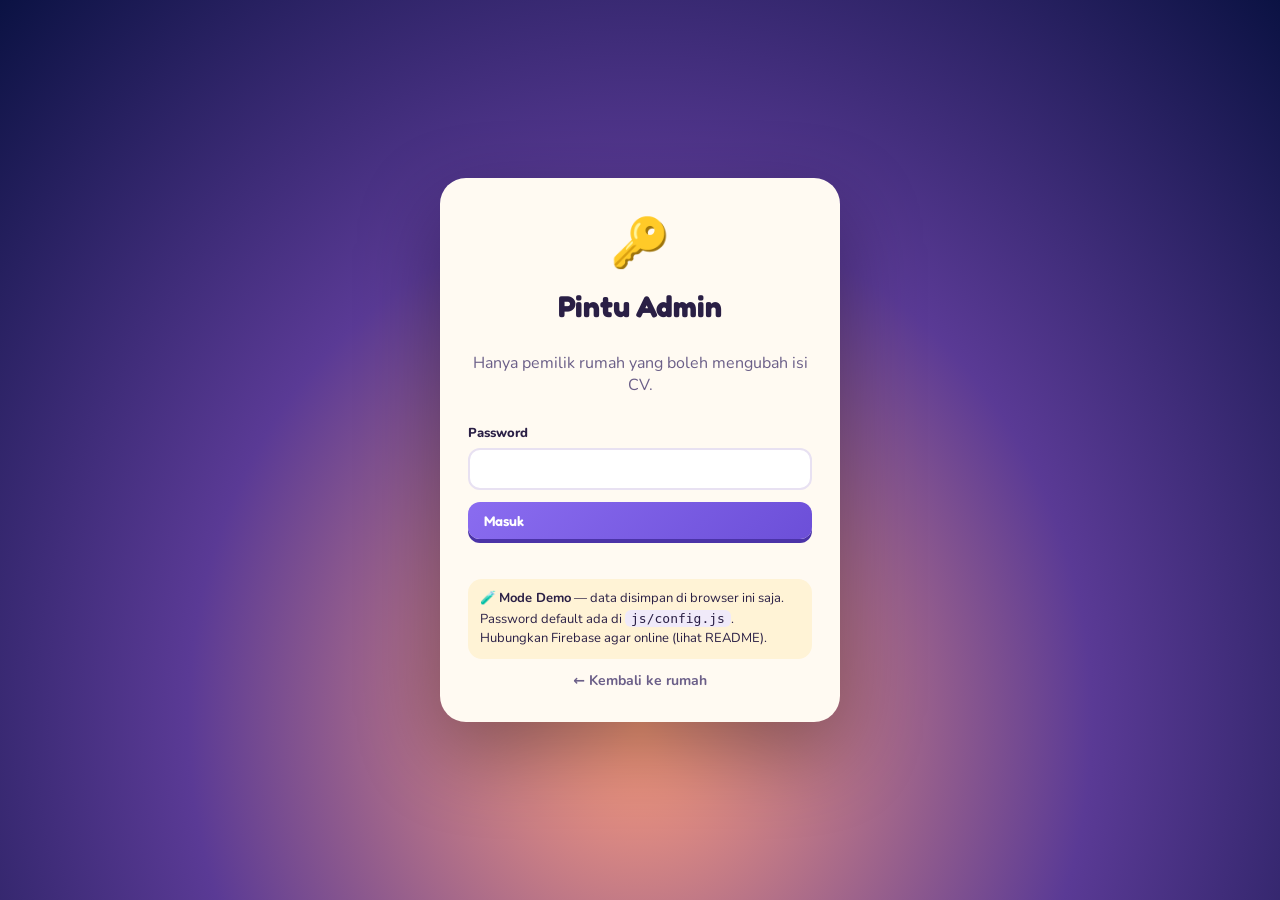
==== admin.html @ 963dfa25 "Add files via upload" ====
<!DOCTYPE html>
<html lang="id">
<head>
  <meta charset="UTF-8" />
  <meta name="viewport" content="width=device-width, initial-scale=1" />
  <title>Admin · Rumah CV</title>
  <meta name="robots" content="noindex" />
  <link rel="icon" href="data:image/svg+xml,<svg xmlns='http://www.w3.org/2000/svg' viewBox='0 0 100 100'><text y='.9em' font-size='90'>🔑</text></svg>" />
  <link rel="preconnect" href="https://fonts.googleapis.com" />
  <link rel="preconnect" href="https://fonts.gstatic.com" crossorigin />
  <link href="https://fonts.googleapis.com/css2?family=Fredoka:wght@500;600;700&family=Nunito:wght@400;600;700;800&display=swap" rel="stylesheet" />
  <link rel="stylesheet" href="css/admin.css" />
</head>
<body>
  <!-- LOGIN -->
  <main id="loginView" class="login hidden">
    <form id="loginForm" class="login-card">
      <div class="login-icon">🔑</div>
      <h1>Pintu Admin</h1>
      <p class="muted">Hanya pemilik rumah yang boleh mengubah isi CV.</p>
      <label id="emailRow">Email<input type="email" id="lgEmail" autocomplete="username" /></label>
      <label>Password<input type="password" id="lgPass" autocomplete="current-password" required /></label>
      <button class="btn primary" type="submit">Masuk</button>
      <p id="lgErr" class="err"></p>
      <p id="demoNote" class="note hidden">🧪 <b>Mode Demo</b> — data disimpan di browser ini saja. Password default ada di <code>js/config.js</code>. Hubungkan Firebase agar online (lihat README).</p>
      <a href="index.html" class="back">← Kembali ke rumah</a>
    </form>
  </main>

  <!-- EDITOR -->
  <div id="appView" class="hidden">
    <header class="topbar">
      <div class="tb-left"><span class="logo">🏡</span><div><b>Admin Rumah CV</b><small id="whoami"></small></div></div>
      <div class="tb-right">
        <span id="saveState" class="state">Tersimpan</span>
        <a class="btn ghost" href="index.html" target="_blank">👁️ Lihat website</a>
        <button id="btnSave" class="btn primary">💾 Simpan</button>
        <button id="btnLogout" class="btn ghost">Keluar</button>
      </div>
    </header>
    <nav class="tabs">
      <button data-tab="profile" class="on">👤 Profil</button>
      <button data-tab="sections">🖼️ Bingkai CV</button>
      <button data-tab="links">🔗 Link &amp; Dokumen</button>
      <button data-tab="backup">🗄️ Cadangan</button>
    </nav>
    <main id="editor" class="editor"></main>
  </div>

  <div id="toast" class="toast hidden"></div>
  <script type="module" src="js/admin.js"></script>
</body>
</html>
---- css/admin.css ----
:root { --ink: #2a1f45; --soft: #6b5f88; --line: #e8e1f2; --bg: #f6f2fb; --card: #fff; --pri: #6c4fd8; --pri2: #8a6cf0; --danger: #e5484d;
  --display: "Fredoka", "Nunito", system-ui, sans-serif; --body: "Nunito", system-ui, sans-serif; }
* { box-sizing: border-box; }
body { margin: 0; font-family: var(--body); color: var(--ink); background: var(--bg); }
.hidden { display: none !important; }
code { background: #f0eaf9; padding: 1px 6px; border-radius: 6px; font-size: 13px; }
.muted { color: var(--soft); }

/* login */
.login { min-height: 100vh; display: grid; place-items: center; padding: 20px;
  background: radial-gradient(ellipse at 50% 80%, #ff9f7d 0%, #5a3a95 50%, #0b1243 100%); }
.login-card { width: min(400px, 100%); background: #fffaf2; border-radius: 26px; padding: 32px 28px; box-shadow: 0 30px 80px rgba(0,0,0,.35); display: grid; gap: 12px; text-align: center; }
.login-icon { font-size: 48px; }
.login-card h1 { font-family: var(--display); margin: 0; font-size: 30px; }
.login-card label { text-align: left; font-weight: 800; font-size: 13px; display: grid; gap: 6px; }
.err { color: var(--danger); font-weight: 700; margin: 0; min-height: 1em; }
.note { background: #fff3d6; border-radius: 14px; padding: 10px 12px; font-size: 13px; text-align: left; margin: 0; line-height: 1.5; }
.back { color: var(--soft); font-weight: 700; text-decoration: none; font-size: 14px; }

input, textarea, select { font: inherit; color: inherit; width: 100%; padding: 10px 12px; border: 2px solid var(--line); border-radius: 12px; background: #fff; transition: border .2s, box-shadow .2s; }
input:focus, textarea:focus, select:focus { outline: none; border-color: var(--pri2); box-shadow: 0 0 0 4px rgba(138,108,240,.15); }
textarea { resize: vertical; min-height: 80px; line-height: 1.5; }
input[type=color] { padding: 3px; height: 42px; width: 56px; cursor: pointer; }
input[type=range] { padding: 0; border: 0; box-shadow: none; accent-color: var(--pri); }

.btn { font-family: var(--display); font-weight: 600; font-size: 14px; border: 0; border-radius: 12px; padding: 10px 16px; cursor: pointer; text-decoration: none;
  display: inline-flex; align-items: center; gap: 6px; transition: transform .15s, background .2s, opacity .2s; white-space: nowrap; }
.btn:hover { transform: translateY(-1px); }
.btn.primary { background: linear-gradient(135deg, var(--pri2), var(--pri)); color: #fff; box-shadow: 0 4px 0 #4b33a8; }
.btn.primary:active { transform: translateY(3px); box-shadow: 0 1px 0 #4b33a8; }
.btn.ghost { background: #efe9fb; color: var(--ink); }
.btn.small { padding: 6px 10px; font-size: 13px; border-radius: 10px; }
.btn.danger { background: #fde8e8; color: var(--danger); }
.btn.add { background: #e8f8ef; color: #1a8a4c; }
.btn:disabled { opacity: .5; cursor: not-allowed; transform: none; }

/* topbar */
.topbar { position: sticky; top: 0; z-index: 10; display: flex; justify-content: space-between; align-items: center; gap: 12px; flex-wrap: wrap;
  padding: 12px 20px; background: rgba(255,255,255,.9); backdrop-filter: blur(10px); border-bottom: 1px solid var(--line); }
.tb-left { display: flex; gap: 10px; align-items: center; } .tb-left b { font-family: var(--display); font-size: 18px; display: block; }
.tb-left small { color: var(--soft); font-weight: 700; } .logo { font-size: 30px; }
.tb-right { display: flex; gap: 8px; align-items: center; flex-wrap: wrap; }
.state { font-size: 13px; font-weight: 800; color: #1a8a4c; padding: 0 6px; } .state.dirty { color: #c77700; }
.tabs { display: flex; gap: 6px; padding: 14px 20px 0; max-width: 980px; margin: 0 auto; overflow-x: auto; }
.tabs button { font-family: var(--display); font-weight: 600; font-size: 15px; border: 0; background: transparent; padding: 10px 16px; border-radius: 12px 12px 0 0; cursor: pointer; color: var(--soft); white-space: nowrap; }
.tabs button.on { background: var(--card); color: var(--ink); box-shadow: 0 -2px 0 var(--pri) inset; }
.editor { max-width: 980px; margin: 0 auto; padding: 0 20px 80px; }
.panel { background: var(--card); border-radius: 0 18px 18px 18px; padding: 22px; box-shadow: 0 2px 0 var(--line); }
.panel h2 { font-family: var(--display); margin: 0 0 4px; } .panel > p.muted { margin: 0 0 18px; }
.grid { display: grid; grid-template-columns: repeat(auto-fit, minmax(240px, 1fr)); gap: 14px; }
.field { display: grid; gap: 6px; } .field > span { font-weight: 800; font-size: 13px; }
.field small { color: var(--soft); font-size: 12px; }
.full { grid-column: 1 / -1; }

/* image field */
.img-field { display: flex; gap: 12px; align-items: center; }
.img-prev { flex: 0 0 auto; width: 84px; height: 84px; border-radius: 16px; background: #f0eaf9 center/cover no-repeat; display: grid; place-items: center; font-size: 28px; border: 2px dashed #d8cdee; overflow: hidden; }
.img-prev.round { border-radius: 50%; }
.img-ctrl { flex: 1; display: grid; gap: 6px; }
.img-ctrl .row { display: flex; gap: 6px; flex-wrap: wrap; }
.file-btn { position: relative; overflow: hidden; }
.file-btn input { position: absolute; inset: 0; opacity: 0; cursor: pointer; }

/* sections */
.sec { border: 2px solid var(--line); border-radius: 18px; margin-bottom: 14px; overflow: hidden; background: #fff; }
.sec-head { display: flex; align-items: center; gap: 10px; padding: 12px 14px; cursor: pointer; background: linear-gradient(90deg, var(--c, #ddd) 0 6px, #fbf9fe 6px); }
.sec-head .ic { font-size: 24px; } .sec-head b { font-family: var(--display); font-size: 17px; flex: 1; }
.sec-head .badge { font-size: 12px; font-weight: 800; color: var(--soft); background: #efe9fb; padding: 3px 9px; border-radius: 99px; }
.sec-body { padding: 16px; border-top: 2px solid var(--line); display: grid; gap: 14px; }
.sec:not(.open) .sec-body { display: none; }
.tools { display: flex; gap: 4px; }
.item { border: 2px dashed var(--line); border-radius: 16px; padding: 14px; display: grid; gap: 12px; background: #fdfcff; }
.item-head { display: flex; justify-content: space-between; align-items: center; gap: 8px; }
.item-head b { font-size: 13px; color: var(--soft); text-transform: uppercase; letter-spacing: 1px; }
.range-row { display: flex; gap: 10px; align-items: center; } .range-row output { font-weight: 800; min-width: 42px; text-align: right; }
.row-list { display: grid; gap: 10px; }
.row-item { display: grid; grid-template-columns: 70px 1fr 2fr auto; gap: 8px; align-items: center; }
.doc-item { display: grid; grid-template-columns: 1fr 2fr auto auto; gap: 8px; align-items: center; }
@media (max-width: 680px) { .row-item, .doc-item { grid-template-columns: 1fr; } .tb-right .ghost:first-of-type { display: none; } }
.callout { background: #eef6ff; border-radius: 14px; padding: 12px 14px; font-size: 14px; line-height: 1.5; }

.toast { position: fixed; left: 50%; bottom: 24px; transform: translateX(-50%); background: var(--ink); color: #fff; padding: 12px 20px; border-radius: 14px; font-weight: 700; z-index: 50; box-shadow: 0 12px 30px rgba(0,0,0,.25); animation: tIn .3s ease; }
.toast.err { background: var(--danger); }
@keyframes tIn { from { opacity: 0; transform: translate(-50%, 10px); } }
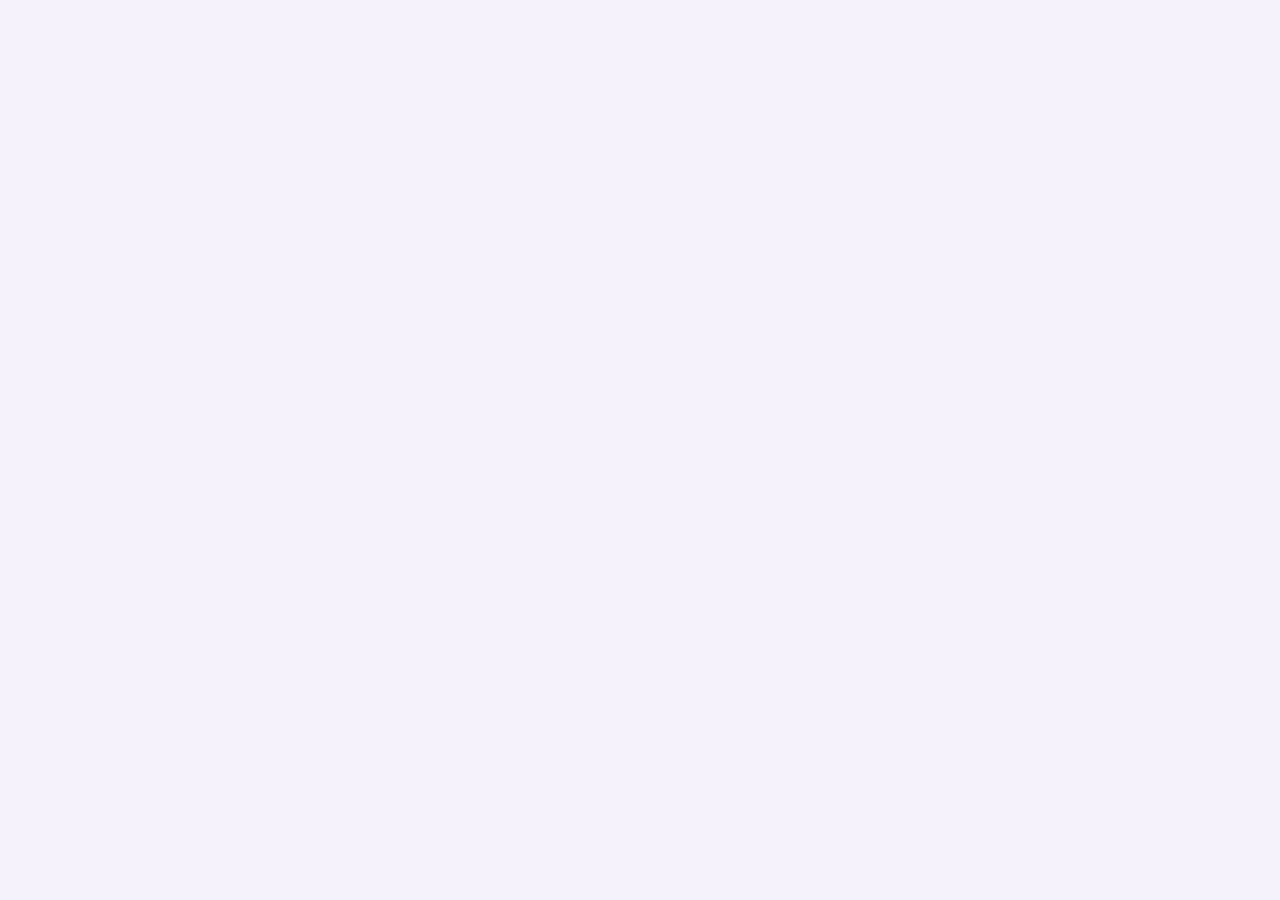
==== commit f52e1fa0: "Add files via upload" ====
--- a/admin.html
+++ b/admin.html
@@ -42,6 +42,7 @@
       <button data-tab="profile" class="on">👤 Profil</button>
       <button data-tab="sections">🖼️ Bingkai CV</button>
       <button data-tab="links">🔗 Link &amp; Dokumen</button>
+      <button data-tab="theme">🎨 Tampilan</button>
       <button data-tab="backup">🗄️ Cadangan</button>
     </nav>
     <main id="editor" class="editor"></main>
--- a/css/admin.css
+++ b/css/admin.css
@@ -82,3 +82,45 @@
 .toast { position: fixed; left: 50%; bottom: 24px; transform: translateX(-50%); background: var(--ink); color: #fff; padding: 12px 20px; border-radius: 14px; font-weight: 700; z-index: 50; box-shadow: 0 12px 30px rgba(0,0,0,.25); animation: tIn .3s ease; }
 .toast.err { background: var(--danger); }
 @keyframes tIn { from { opacity: 0; transform: translate(-50%, 10px); } }
+
+/* ---------- tema ---------- */
+.themes { display: grid; grid-template-columns: repeat(auto-fill, minmax(220px, 1fr)); gap: 14px; }
+.theme-card { border: 2px solid var(--line); border-radius: 18px; padding: 16px; display: grid; gap: 8px; align-content: start; background: #fff; transition: border .2s, transform .2s; }
+.theme-card:hover { transform: translateY(-2px); }
+.theme-card.on { border-color: var(--pri); box-shadow: 0 0 0 4px rgba(108,79,216,.12); }
+.theme-card b { font-family: var(--display); font-size: 17px; } .theme-card p { margin: 0; color: var(--soft); font-size: 13.5px; line-height: 1.5; }
+.theme-top { display: flex; justify-content: space-between; align-items: center; } .theme-ic { font-size: 32px; }
+.perf { font-size: 11px; font-weight: 800; padding: 3px 9px; border-radius: 99px; }
+.perf-ringan { background: #e3f7ea; color: #1a8a4c; } .perf-sedang { background: #fff3d6; color: #a46a00; } .perf-berat { background: #fde8e8; color: #c43a3f; }
+.theme-card .row { display: flex; gap: 6px; flex-wrap: wrap; margin-top: 4px; }
+.door-pick { position: relative; cursor: crosshair; border-radius: 14px; overflow: hidden; max-width: 560px; }
+.door-pick img { width: 100%; display: block; }
+.door-pick i { position: absolute; width: 26px; height: 26px; margin: -13px 0 0 -13px; border-radius: 50%; border: 3px solid #fff; background: rgba(108,79,216,.7); box-shadow: 0 0 0 4px rgba(108,79,216,.35), 0 4px 10px rgba(0,0,0,.4); pointer-events: none; }
+
+/* ---------- editor foto ---------- */
+.crop-ovl { position: fixed; inset: 0; z-index: 80; background: rgba(20,12,40,.72); backdrop-filter: blur(6px); display: grid; place-items: center; padding: 16px; animation: tIn .25s ease; }
+.crop-box { width: min(980px, 100%); max-height: 96vh; overflow: auto; background: #fff; border-radius: 22px; box-shadow: 0 30px 80px rgba(0,0,0,.4); display: grid; }
+.crop-head { padding: 16px 20px 10px; display: flex; flex-wrap: wrap; gap: 4px 14px; align-items: baseline; } .crop-head b { font-family: var(--display); font-size: 18px; }
+.crop-head .muted { font-size: 13px; }
+.crop-main { display: grid; grid-template-columns: 1fr 300px; gap: 18px; padding: 0 20px; }
+@media (max-width: 760px) { .crop-main { grid-template-columns: 1fr; } }
+.crop-stage { border-radius: 16px; overflow: hidden; background: #1d1630; }
+.crop-stage canvas { width: 100%; display: block; cursor: grab; touch-action: none; } .crop-stage canvas:active { cursor: grabbing; }
+.crop-side { display: grid; gap: 12px; align-content: start; }
+.crop-prev-label { font-weight: 800; font-size: 13px; color: var(--soft); }
+.crop-prev { position: relative; overflow: hidden; background: #eee; box-shadow: 0 8px 20px rgba(42,31,69,.18); }
+.crop-prev canvas { width: 100%; height: 100%; display: block; object-fit: cover; }
+.crop-prev .cap { display: none; }
+.crop-prev-avatar { width: 140px; border-radius: 50%; border: 5px solid #fff; justify-self: center; aspect-ratio: 1 !important; }
+.crop-prev-tile { border-radius: 16px; width: 220px; }
+.crop-prev-tile .cap, .crop-prev-gallery .cap { display: block; position: absolute; left: 0; right: 0; bottom: 0; padding: 18px 10px 7px; color: #fff; font: 700 13px var(--display); background: linear-gradient(transparent, rgba(0,0,0,.65)); }
+.crop-prev-wide { border-radius: 12px; }
+.crop-prev-gallery { border-radius: 16px; width: 200px; }
+.crop-prev-house { border-radius: 10px; }
+.crop-ctrl { display: grid; gap: 10px; } .crop-ctrl label { display: grid; gap: 6px; font-weight: 800; font-size: 13px; }
+.crop-ctrl .row { display: flex; gap: 6px; }
+.seg { display: flex; flex-wrap: wrap; gap: 4px; background: #f3effa; padding: 4px; border-radius: 12px; }
+.seg button { flex: 1; border: 0; background: transparent; border-radius: 9px; padding: 7px 6px; font: 700 13px var(--body); cursor: pointer; color: var(--soft); display: grid; }
+.seg button small { font-size: 10.5px; opacity: .7; } .seg button.on { background: #fff; color: var(--ink); box-shadow: 0 2px 6px rgba(42,31,69,.12); }
+.crop-info { font-size: 13px; background: #f6f2fb; border-radius: 12px; padding: 10px 12px; line-height: 1.5; }
+.crop-foot { display: flex; justify-content: flex-end; gap: 8px; padding: 16px 20px 18px; border-top: 1px solid var(--line); margin-top: 16px; position: sticky; bottom: 0; background: #fff; }
